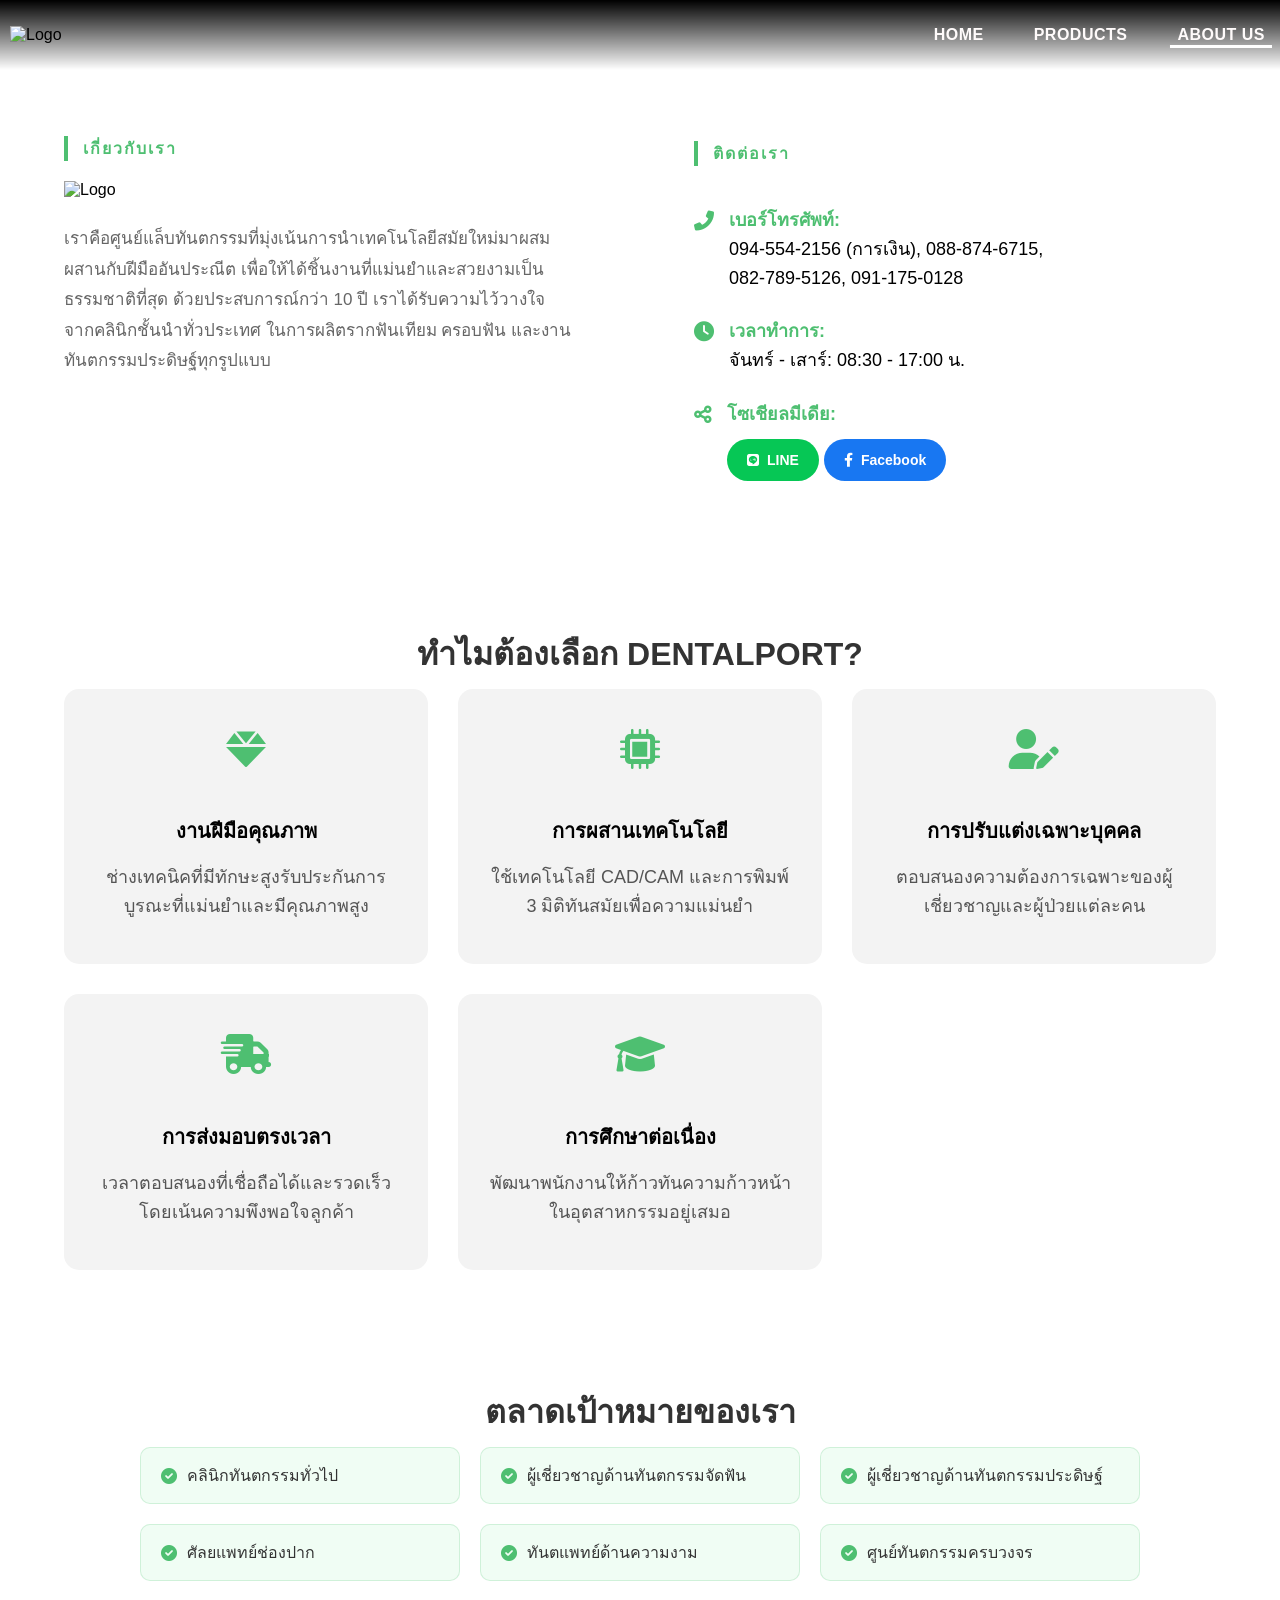
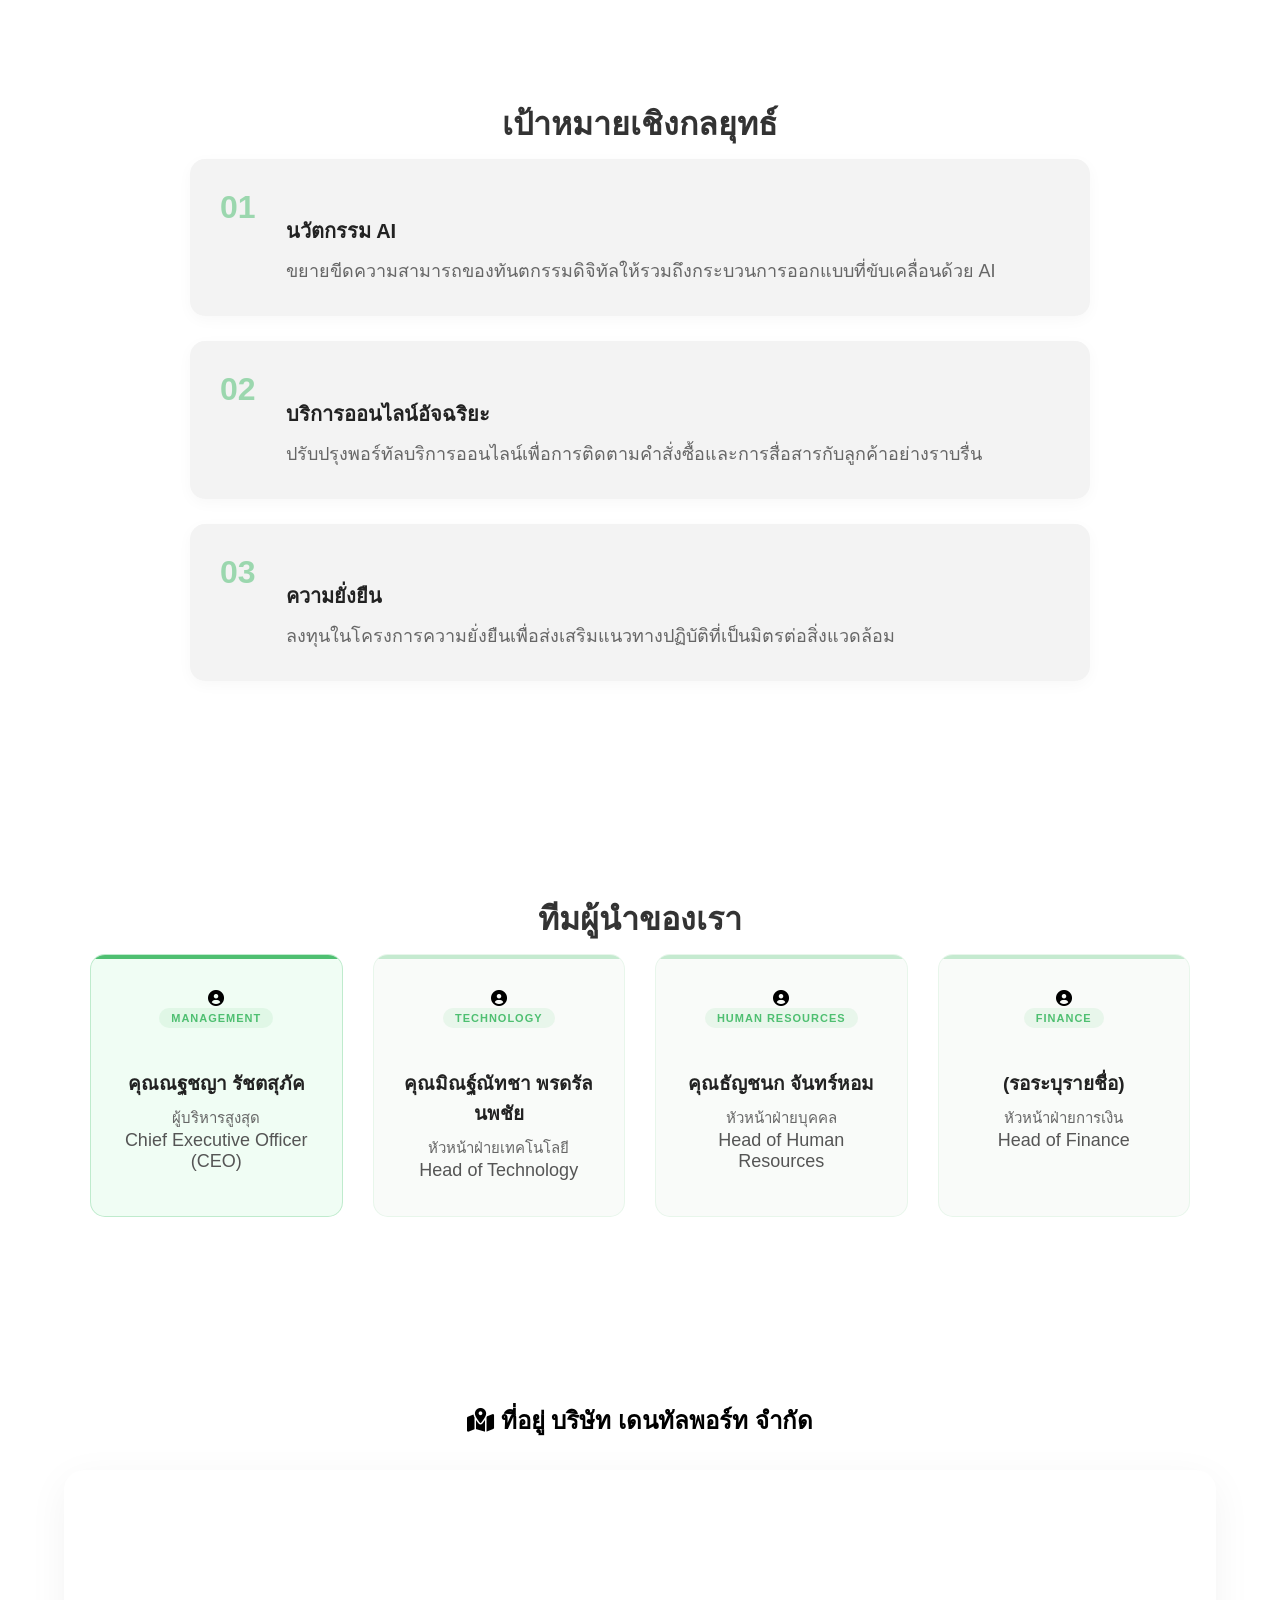
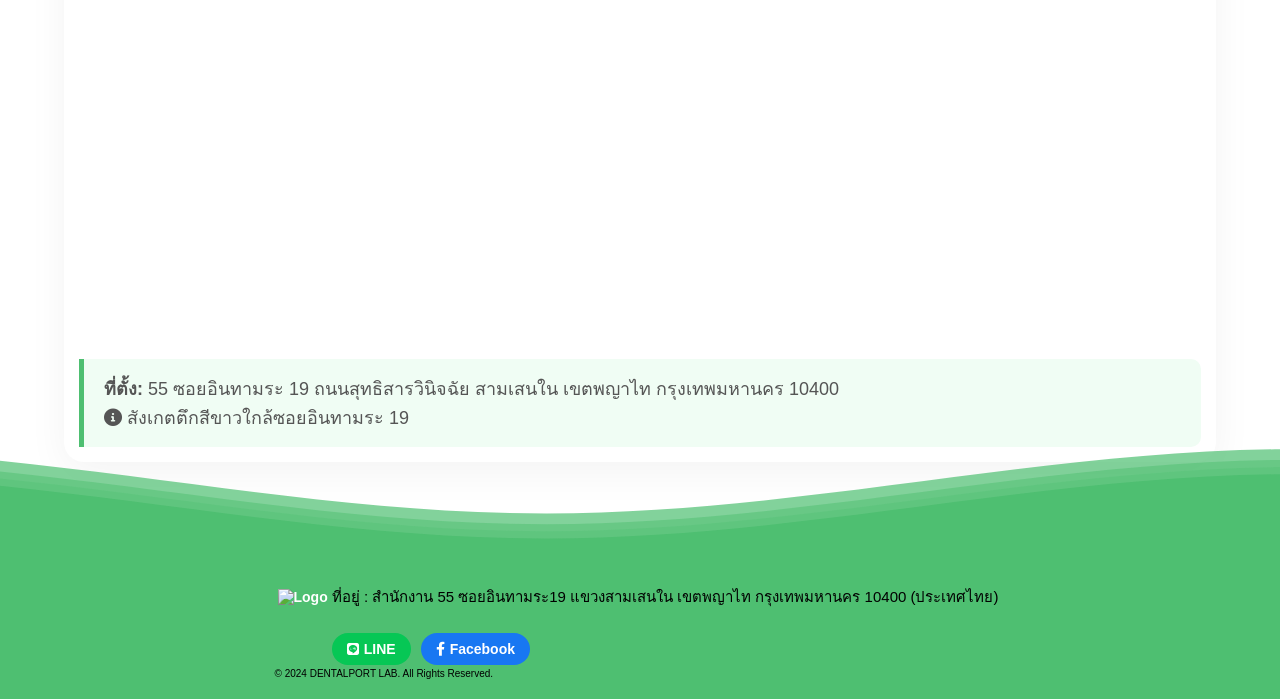
==== aboutus.html @ c8446b50 "Add files via upload" ====
<!DOCTYPE html>
<html lang="th">
<head>
    <meta charset="UTF-8">
    <meta name="viewport" content="width=device-width, initial-scale=1.0">
    <title>ABOUT US - DENTALPORT</title>
    <link rel="icon" type="image/png" href="images/logoS.png">
    <link rel="stylesheet" href="styles.css">
    <link rel="stylesheet" href="https://cdnjs.cloudflare.com/ajax/libs/font-awesome/6.0.0/css/all.min.css">
</head>
<body>

    <div id="header-placeholder"></div>

    <section class="about-hero-section">
        <main class="about-container">
            <div class="about-left">
                <h3 class="section-title">เกี่ยวกับเรา</h3>
                <img src="images/logo%20dentalport.png" alt="Logo" class="about-logo-main">
                <p class="about-description">
                    เราคือศูนย์แล็บทันตกรรมที่มุ่งเน้นการนำเทคโนโลยีสมัยใหม่มาผสมผสานกับฝีมืออันประณีต 
                    เพื่อให้ได้ชิ้นงานที่แม่นยำและสวยงามเป็นธรรมชาติที่สุด 
                    ด้วยประสบการณ์กว่า 10 ปี เราได้รับความไว้วางใจจากคลินิกชั้นนำทั่วประเทศ 
                    ในการผลิตรากฟันเทียม ครอบฟัน และงานทันตกรรมประดิษฐ์ทุกรูปแบบ
                </p>
            </div>

            <div class="about-right">
                <h3 class="section-title">ติดต่อเรา</h3>
                <div class="contact-list">
                    <div class="contact-item">
                        <i class="fas fa-phone-alt icon-green"></i>
                        <div>
                            <strong>เบอร์โทรศัพท์:</strong><br>
                            094-554-2156 (การเงิน), 088-874-6715,<br>
                            082-789-5126, 091-175-0128
                        </div>
                    </div>
                    <div class="contact-item">
                        <i class="fas fa-clock icon-green"></i>
                        <div>
                            <strong>เวลาทำการ:</strong><br>
                            จันทร์ - เสาร์: 08:30 - 17:00 น.
                        </div>
                    </div>
                    <div class="contact-item">
                        <i class="fas fa-share-alt icon-green"></i>
                        <div>
                            <strong>โซเชียลมีเดีย:</strong>
                            <div class="social-buttons">
                                <a href="https://line.me/ti/p/~YOUR_ID" target="_blank" class="btn-social line">
                                    <i class="fab fa-line"></i> LINE
                                </a>
                                <a href="https://facebook.com/YOUR_PAGE" target="_blank" class="btn-social facebook">
                                    <i class="fab fa-facebook-f"></i> Facebook
                                </a>
                            </div>
                        </div>
                    </div>
                </div>
            </div>
        </main>
    </section>

    <section class="features-section">
        <div class="container-inner">
            <h2 class="main-sub-title">ทำไมต้องเลือก DENTALPORT?</h2>
            <div class="features-grid">
                <div class="feature-card">
                    <i class="fas fa-gem"></i>
                    <h4>งานฝีมือคุณภาพ</h4>
                    <p>ช่างเทคนิคที่มีทักษะสูงรับประกันการบูรณะที่แม่นยำและมีคุณภาพสูง</p>
                </div>
                <div class="feature-card">
                    <i class="fas fa-microchip"></i>
                    <h4>การผสานเทคโนโลยี</h4>
                    <p>ใช้เทคโนโลยี CAD/CAM และการพิมพ์ 3 มิติทันสมัยเพื่อความแม่นยำ</p>
                </div>
                <div class="feature-card">
                    <i class="fas fa-user-edit"></i>
                    <h4>การปรับแต่งเฉพาะบุคคล</h4>
                    <p>ตอบสนองความต้องการเฉพาะของผู้เชี่ยวชาญและผู้ป่วยแต่ละคน</p>
                </div>
                <div class="feature-card">
                    <i class="fas fa-shipping-fast"></i>
                    <h4>การส่งมอบตรงเวลา</h4>
                    <p>เวลาตอบสนองที่เชื่อถือได้และรวดเร็วโดยเน้นความพึงพอใจลูกค้า</p>
                </div>
                <div class="feature-card">
                    <i class="fas fa-graduation-cap"></i>
                    <h4>การศึกษาต่อเนื่อง</h4>
                    <p>พัฒนาพนักงานให้ก้าวทันความก้าวหน้าในอุตสาหกรรมอยู่เสมอ</p>
                </div>
            </div>
        </div>
    </section>
    
    <section class="target-market-section">
        <div class="container-inner">
            <h2 class="main-sub-title">ตลาดเป้าหมายของเรา</h2>
            <div class="market-grid">
                <div class="market-item"><i class="fas fa-check-circle"></i> คลินิกทันตกรรมทั่วไป</div>
                <div class="market-item"><i class="fas fa-check-circle"></i> ผู้เชี่ยวชาญด้านทันตกรรมจัดฟัน</div>
                <div class="market-item"><i class="fas fa-check-circle"></i> ผู้เชี่ยวชาญด้านทันตกรรมประดิษฐ์</div>
                <div class="market-item"><i class="fas fa-check-circle"></i> ศัลยแพทย์ช่องปาก</div>
                <div class="market-item"><i class="fas fa-check-circle"></i> ทันตแพทย์ด้านความงาม</div>
                <div class="market-item"><i class="fas fa-check-circle"></i> ศูนย์ทันตกรรมครบวงจร</div>
            </div>
        </div>
    </section>

    <section class="strategy-section">
        <div class="container-inner">
            <h2 class="main-sub-title">เป้าหมายเชิงกลยุทธ์</h2>
            <div class="strategy-container">
                <div class="strategy-card">
                    <div class="strategy-number">01</div>
                    <div class="strategy-content">
                        <h4>นวัตกรรม AI</h4>
                        <p>ขยายขีดความสามารถของทันตกรรมดิจิทัลให้รวมถึงกระบวนการออกแบบที่ขับเคลื่อนด้วย AI</p>
                    </div>
                </div>
                <div class="strategy-card">
                    <div class="strategy-number">02</div>
                    <div class="strategy-content">
                        <h4>บริการออนไลน์อัจฉริยะ</h4>
                        <p>ปรับปรุงพอร์ทัลบริการออนไลน์เพื่อการติดตามคำสั่งซื้อและการสื่อสารกับลูกค้าอย่างราบรื่น</p>
                    </div>
                </div>
                <div class="strategy-card">
                    <div class="strategy-number">03</div>
                    <div class="strategy-content">
                        <h4>ความยั่งยืน</h4>
                        <p>ลงทุนในโครงการความยั่งยืนเพื่อส่งเสริมแนวทางปฏิบัติที่เป็นมิตรต่อสิ่งแวดล้อม</p>
                    </div>
                </div>
            </div>
        </div>
    </section>              
   
    <section class="leadership-section">
        <div class="container-inner">
            <h2 class="main-sub-title">ทีมผู้นำของเรา</h2>
            <div class="team-grid">

                <div class="team-card leader">
                    <div class="team-photo">
                        <div class="photo-placeholder"><i class="fas fa-user-circle"></i></div>
                        <!--<img src="images/leader_ceo.jpg" alt="คุณณฐชญา รัชตสุภัค" class="leader-img">-->
                    </div>
                    <div class="team-info">
                        <span class="role-tag">Management</span>
                        <h4>คุณณฐชญา รัชตสุภัค</h4>
                        <p class="position">ผู้บริหารสูงสุด</p>
                        <p class="position-en">Chief Executive Officer (CEO)</p>
                    </div>
                </div>

                <div class="team-card">
                    <div class="team-photo">
                        <div class="photo-placeholder"><i class="fas fa-user-circle"></i></div>
                    </div>
                    <div class="team-info">
                        <span class="role-tag">Technology</span>
                        <h4>คุณมิณฐ์ณัทชา พรดรัลนพชัย</h4>
                        <p class="position">หัวหน้าฝ่ายเทคโนโลยี</p>
                        <p class="position-en">Head of Technology</p>
                    </div>
                </div>

                <div class="team-card">
                    <div class="team-photo">
                        <div class="photo-placeholder"><i class="fas fa-user-circle"></i></div>
                    </div>
                    <div class="team-info">
                        <span class="role-tag">Human Resources</span>
                        <h4>คุณธัญชนก จันทร์หอม</h4>
                        <p class="position">หัวหน้าฝ่ายบุคคล</p>
                        <p class="position-en">Head of Human Resources</p>
                    </div>
                </div>

                <div class="team-card">
                    <div class="team-photo">
                        <div class="photo-placeholder"><i class="fas fa-user-circle"></i></div>
                    </div>
                    <div class="team-info">
                        <span class="role-tag">Finance</span>
                        <h4>(รอระบุรายชื่อ)</h4>
                        <p class="position">หัวหน้าฝ่ายการเงิน</p>
                        <p class="position-en">Head of Finance</p>
                    </div>
                </div>

            </div>
        </div>
    </section>

    <section class="map-section-wrapper">
        <div class="container-inner">
            <h3 class="map-heading"><i class="fas fa-map-marked-alt"></i> ที่อยู่ บริษัท เดนทัลพอร์ท จำกัด</h3>
            <div class="map-container-box">
                <div class="map-frame">
                    <iframe src="https://www.google.com/maps/embed?pb=!1m18!1m12!1m3!1d684.9666866681067!2d100.55616863892547!3d13.79353444306918!2m3!1f0!2f0!3f0!3m2!1i1024!2i768!4f13.1!3m3!1m2!1s0x30e29c2500fbf36d%3A0x373a85123aeda2be!2zUFJPTUlORU5UIOC4muC4o-C4tOC4qeC4seC4lyDguJ7guKPguK3guKHguKHguLTguYDguJnguYnguJnguJfguYwg4LiI4Liz4LiB4Lix4LiU!5e0!3m2!1sth!2sth!4v1775275281708!5m2!1sth!2sth" 
                            title="แผนที่ตั้งของ Dentalport Lab"
                            width="100%" height="450" style="border:0;" allowfullscreen="" loading="lazy">
                    </iframe>
                </div>
                <div class="map-info-card">
                    <p><strong>ที่ตั้ง:</strong> 55 ซอยอินทามระ 19 ถนนสุทธิสารวินิจฉัย สามเสนใน เขตพญาไท กรุงเทพมหานคร 10400</p>
                    <p><i class="fas fa-info-circle"></i> สังเกตตึกสีขาวใกล้ซอยอินทามระ 19</p>
                </div>
            </div>
        </div>
    </section>
    

    <div id="footer-placeholder"></div>
    <script src="script.js"></script>
</body>
</html>
---- styles.css ----
/* ตั้งค่าเริ่มต้น */

body {
    margin: 0;
    font-family: "Prompt", sans-serif;
}
body, html {
    overflow-x: hidden; /* อนุญาตให้เลื่อนแนวตั้งได้ปกติ ห้ามใส่ overflow: hidden เฉยๆ */
    height: auto;
}
/* --- ส่วนของ Header หลัก --- */
#header-placeholder {
    position: sticky;
    top: 0;
    z-index: 1000; /* ต้องมี z-index สูงๆ เพื่อให้อยู่เหนือเนื้อหาอื่น */
    width: 100%;
}
.main-header {
    display: flex;
    justify-content: space-between;
    align-items: center;
    padding: 0 10px;
    height: 70px;
    background: linear-gradient(180deg, #000000 0%, rgba(0, 0, 0, 0) 100%);
    transition: all 0.5s cubic-bezier(0.4, 0, 0.2, 1);
    /*position: sticky;*/
    width: 100%;
    top: 0;
    z-index: 1000;
    opacity: 0; /* ซ่อนไว้ก่อนเพื่อให้โลโก้วิ่งเสร็จค่อยโผล่ */
}

header.main-header {
    position: fixed; /* ถ้า sticky ไม่ทำงาน ให้ลองใช้ fixed แทนครับ */
    top: 0;
    left: 0;
    width: 100%;
    z-index: 10000;
}
/* --- โลโก้ --- */
/*
.logo-wrapper {
    position: relative;
    width: 140px;
    height: 50px;
}
*/
/*
.logo {
    position: absolute;
    width: 100%; height: 100%;
    object-fit: contain;
    transition: opacity 0.5s ease;
}
*/
/*.hover-logo { opacity: 0; }*/

/* --- สไตล์ตอนเลื่อนหน้าจอ (Scrolled State) --- */
/* เมื่อมีการเลื่อนเมาส์ลงมาเกิน 50px เราจะบังคับให้ Header เป็นสีเขียวค้างไว้ */
.main-header.scrolled {
    background: #4ebf71 !important; /* บังคับให้เป็นสีเขียวที่คุณต้องการ */
    height: 60px; /* อาจจะหดความสูงลงเล็กน้อยเพื่อให้ดูเพรียวขึ้นตอนเลื่อน */
    box-shadow: 0 2px 10px rgba(0,0,0,0.1);
}

/* ปรับสีตัวหนังสือและเส้นใต้เมื่อ Header กลายเป็นสีเขียว (Scrolled) */
.main-header.scrolled .menu-item {
    color: #ffffff !important;
}

.main-header.scrolled .menu-item::after {
    background-color: #ffffff !important;
}

/* ทำให้โลโก้สลับเป็นตัว Hover อัตโนมัติเมื่อเลื่อนลงมา (ถ้าต้องการ) */
.main-header.scrolled .logo-default {
    opacity: 0;
}
.main-header.scrolled .logo-hover {
    opacity: 1;
}

/* ส่วน Header ปกติ (ตรวจสอบว่ามี position: sticky หรือยัง) */
.main-header {
    position: sticky;
    top: 0;
    width: 100%;
    z-index: 1000;
    transition: all 0.4s ease; /* ทำให้การเปลี่ยนสีนุ่มนวล */
}

/* --- แถบเมนู (Tab Menu Bar) --- */
.menu-list {
    display: flex;
    list-style: none;
    margin: 0;
    padding: 0;
    height: 80px; /* ให้สูงเท่า Header เพื่อจัดกึ่งกลางแนวตั้ง */
    align-items: center;
}

.menu-item {
    text-decoration: none;
    color: #fffbfb;
    font-weight: 600;
    padding: 10px 20px;
    margin: 0 5px;
    position: relative;
    transition: all 0.3s ease;
    font-size: 16px;
}

/* เส้นขีดล่างแบบ Tab */
.menu-item::after {
    content: "";
    position: absolute;
    bottom: 5px;
    left: 50%;
    width: 0;
    height: 3px;
    background-color: #ffffff;
    transition: all 0.3s ease;
    transform: translateX(-50%);
}

.menu-item:hover::after,
.menu-item.active::after {
    width: 80%; /* เส้นปรากฏขึ้น */
}

/* --- เอฟเฟกต์เมื่อ Hover ที่ Header (ทั้งแถบ) --- */

.main-header:hover {
    /* เปลี่ยนสีพื้นหลังเป็นแบบไล่เฉดเข้ม */
    /*background: linear-gradient(135deg, #4ebf71 0%, rgba(42, 82, 152, 0) 100%);*/
    background: linear-gradient(180deg, rgb(78, 191, 113) 0%, rgba(78, 191, 113, 0) 100%);
    /*background-color: #4ebf71;*/
}
/*#4ebf71*/
/* เปลี่ยนโลโก้ */
.main-header:hover .default-logo {
    opacity: 0;
}
.main-header:hover .hover-logo {
    opacity: 1;
}

/* เปลี่ยนสีเมนูทั้งหมดเป็นขาว */
.main-header:hover .menu-item {
    color: rgba(0, 0, 0, 0.8);
}

.main-header:hover .menu-item:hover,
.main-header:hover .menu-item.active {
    color: #000000;
}

/* เปลี่ยนสีเส้นขีดล่างเป็นขาวเมื่อ Header โดน Hover */
.main-header:hover .menu-item::after {
    background-color: #000000;
}
/* ส่วนที่ครอบโลโก้ */
.logo-wrapper {
    position: relative;
    width: 250px; /* ขนาดความกว้างตามที่คุณกำหนด */
    height: auto;
    display: flex;
    align-items: center;
}

.logo {
    /* ใช้ relative สำหรับตัวหลักเพื่อให้ wrapper ขยายตามความสูงจริงของรูป */
    position: relative;
    width: 100%;
    height: auto; /* รักษาอัตราส่วนภาพ (Aspect Ratio) */
    display: block;
    transition: opacity 0.5s ease;
}

/* ตัวที่จะซ้อนทับ (โลโก้ตอน Hover) ให้ใช้ absolute */
.hover-logo {
    position: absolute;
    top: 0;
    left: 0;
    opacity: 0;
}

/* เมื่อ Hover ให้สลับความโปร่งแสง */
.main-header:hover .default-logo {
    opacity: 0;
}

.main-header:hover .hover-logo {
    opacity: 1;
}

/* --- ส่วนเสริมสำหรับ Intro Animation --- */

/* คลาสที่จะใส่ให้โลโก้ตอนเริ่มโหลด */
.logo-intro-active {
    position: fixed !important;
    top: 50%;
    left: 50%;
    transform: translate(-50%, -50%) scale(2); /* ขยายขนาด 2 เท่าและอยู่กลางจอ */
    z-index: 9999;
    transition: all 1.2s cubic-bezier(0.7, 0, 0.3, 1); /* จังหวะการเคลื่อนที่ */
}

/* คลาสที่จะถอดออกเมื่อเข้าที่ */
.logo-normal {
    /* สไตล์เดิมของคุณใน .logo */
    position: relative;
    width: 100%;
    height: auto;
    display: block;
    transition:
        opacity 0.5s ease,
        transform 1.2s cubic-bezier(0.7, 0, 0.3, 1);
}

/* ปิดการแสดงผล Header อื่นๆ ชั่วคราวจนกว่าโลโก้จะเข้าที่ (ออปชันเสริม) */
.main-header {
    /* ...โค้ดเดิมของคุณ... */
    opacity: 0;
    transition:
        opacity 0.5s ease 1s,
        all 0.5s cubic-bezier(0.4, 0, 0.2, 1);
}

.header-visible {
    opacity: 1 !important;
}
/* --- สไตล์สำหรับ Hero Section (หน้าแรก) --- */
.hero-section {
    position: relative;
    height: 100vh; /* สูงเต็มหน้าจอ */
    width: 100%;
    overflow: hidden;
    display: flex;
    justify-content: center;
    align-items: center;
    background-color: #000;
}

.slideshow-container {
    position: absolute;
    top: 0;
    left: 0;
    width: 100%;
    height: 100%;
    background-size: cover;
    background-position: center;
    transition: background-image 1.5s ease-in-out; /* ทำให้รูปจางสลับกันนุ่มนวล */
    z-index: 1;
}

.hero-content {
    position: relative;
    z-index: 3;
    text-align: center;
    color: white;
    opacity: 0; /* เริ่มต้นที่ 0 เพื่อให้ JavaScript สั่งโผล่มาสวยๆ */
    transform: translateY(30px);
}
/*
.hero-content {
    text-align: center;
    animation: fadeInUp 1.5s cubic-bezier(0.2, 1, 0.3, 1) forwards;
    opacity: 0;
    will-change: transform, opacity; 
    transition: none;
    position: relative;
}
*/

/* เอฟเฟกต์การลอยขึ้น */
@keyframes fadeInUp {
    from {
        opacity: 0;
        transform: translateY(50px); /* เริ่มจากข้างล่าง 50px */
    }
    to {
        opacity: 1;
        transform: translateY(0); /* เลื่อนขึ้นมาที่ตำแหน่งปกติ */
    }
}

.hero-title {
    font-size: 64px;
    font-weight: 800;
    color: #333;
    margin: 0;
    letter-spacing: 5px;
}
/*----------------------------------end header-----------------------*/
/* --- ทำให้ข้อความเลื่อนหายไปตามการ Scroll --- */
/* เราจะใช้ CSS ทริคง่ายๆ คือการตั้งค่าตามตำแหน่งการเลื่อนหน้าจอ */
.hero-content {
    /* ให้ข้อความขยับตามการเลื่อน (Parallax จางๆ) */
    position: relative;
    will-change: transform, opacity;
}

/* ใส่รูปภาพพื้นหลังผ่าน CSS */
.hero-with-bg {
    /* --- เปลี่ยนชื่อไฟล์รูปภาพของคุณตรงนี้ --- */
    background-image: url("slideshow/img1.png");
    /* -------------------------------------- */

    background-size: cover; /* ให้รูปขยายเต็มพื้นที่ */
    background-position: center; /* จัดรูปให้อยู่กึ่งกลาง */
    background-repeat: no-repeat; /* ไม่ให้รูปซ้ำ */
    background-attachment: fixed; /* (Optional) ทำเอฟเฟกต์ Parallax จางๆ ตอนเลื่อน */
}

/* เพิ่ม Overlay สีเข้มทับรูป เพื่อให้ตัวหนังสือขาวเด่นขึ้น */
.hero-overlay {
    position: absolute;
    top: 0;
    left: 0;
    width: 100%;
    height: 100%;
    background-color: rgba(0, 0, 0, 0.4); /* สีดำโปร่งแสง 40% */
    z-index: 2;
}

/* ปรับ Content ให้ลอยเด่นขึ้นมา */
.hero-content {
    text-align: center;
    position: relative;
    z-index: 2; /* ให้อยู่เหนือ Overlay */
    will-change: transform, opacity;
    /* เราจะใช้ JS คุมการโผล่ตามโค้ดเดิมครับ */
}

/* ปรับสีตัวหนังสือให้เด่นบนรูป */
.hero-title {
    font-size: 72px; /* ขยายขนาดให้ใหญ่ขึ้น */
    font-weight: 800;
    color: #ffffff; /* เปลี่ยนเป็นสีขาว */
    margin: 0;
    letter-spacing: 8px; /* เพิ่มระยะห่างตัวอักษรให้ดูหรู */
    text-shadow: 2px 2px 10px rgba(0, 0, 0, 0.5); /* เพิ่มเงาให้ตัวหนังสือชัดขึ้น */
}

.hero-subtitle {
    font-size: 28px;
    color: rgba(255, 255, 255, 0.9); /* สีขาวโปร่งแสงเล็กน้อย */
    margin-top: 15px;
    text-shadow: 1px 1px 5px rgba(0, 0, 0, 0.5);
}

/*------------------------------------Footer-------------------------------------*/
/* --- Footer Styles --- */
.main-footer {
    position: relative;
    width: 100%;
    background: #4ebf71; /* สีพื้นหลังหลักของ Footer (สีเขียวเดียวกับ Hover Header) */
    min-height: 100px;
    padding: 20px 0;
    display: flex;
    justify-content: center;
    align-items: center;
    flex-direction: column;
}

.waves-container {
    position: absolute;
    top: -100px; /* ให้คลื่นลอยอยู่เหนือแถบ Footer */
    left: 0;
    width: 100%;
    height: 100px; /* ความสูงของคลื่น */
    overflow: hidden;
    line-height: 0;
}

.waves {
    position: relative;
    width: 100%;
    height: 100px;
}

/* --- Animation คลื่นวิ่ง --- */
.parallax > use {
    animation: move-forever 25s cubic-bezier(.55,.5,.45,.5) infinite;
}
.parallax > use:nth-child(1) { animation-delay: -2s; animation-duration: 7s; }
.parallax > use:nth-child(2) { animation-delay: -3s; animation-duration: 10s; }
.parallax > use:nth-child(3) { animation-delay: -4s; animation-duration: 13s; }
.parallax > use:nth-child(4) { animation-delay: -5s; animation-duration: 20s; }

@keyframes move-forever {
    0% { transform: translate3d(-90px,0,0); }
    100% { transform: translate3d(85px,0,0); }
}

/* เนื้อหาตัวหนังสือใน Footer */
.footer-content {
    color: white;
    font-size: 14px;
    z-index: 10;
    margin-top: 20px;
}
/*---------------------------From--------------*/
* h1 คือหัวข้อใหญ่สุด, h2 คือหัวข้อรอง */
h1, h2, h3, h4, h5, h6 {
    font-weight: 800; /* ตัวหนาพิเศษ */
    color: #222222; /* สีเข้มกว่าเนื้อหาปกติ */
    /*margin-bottom: 0rem;s*/
    line-height: 1.3;
    letter-spacing: -0.02em; /* บีบระยะห่างตัวอักษรหัวข้อเล็กน้อยให้ดูโมเดิร์น */
}

/* ขนาดมาตรฐาน (ปรับเปลี่ยนได้ตามความชอบ) */
h1 { font-size: 48px; }
h2 { font-size: 36px; }
h3 { font-size: 28px; margin-bottom: 1px}

/* --- 3. กำหนดสไตล์ "เนื้อหา/ย่อหน้า" (Paragraphs) --- */
p {
    font-size: 18px; /* ขนาดกำลังดีสำหรับอ่านบนเว็บ */
    font-weight: 400; /* ตัวปกติ */
    /*margin-bottom: 1rem;*/
    margin: 0px;
    color: #555555;
}

/* --- 4. ปรับเมนูบาร์ให้ใช้ Font เดียวกัน --- */
.menu-item {
    font-family: 'Prompt', sans-serif;
    font-weight: 600;
    font-size: 16px;
    letter-spacing: 0.5px;
}

/* --- 5. คลาสพิเศษสำหรับหน้า Index (DENTALPORT LAB) --- */
.hero-title {
    font-family: 'Prompt', sans-serif;
    font-weight: 800; /* หนาที่สุด */
    /* ขนาดใหญ่พิเศษที่เราตั้งไว้ก่อนหน้านี้ */
}

.hero-subtitle {
    font-family: 'Prompt', sans-serif;
    font-weight: 400;
}

/* --- About Us Layout --- */
.about-container {
    display: flex;
    width: 100%;
    min-height: 400px;
    align-items: stretch; /* ให้ทั้งสองฝั่งสูงเท่ากันตลอดแนว */
    margin-top: 0;        /* มั่นใจว่าไม่มี margin ด้านบน */
    padding-top: 0;       /* ไม่ต้องมี padding เพื่อให้ชิดขอบบนสุด */
}

/* ฝั่งซ้าย (รูปภาพ) */
.about-left {
    flex: 1;
    /*height: 68vh;         สูงเต็มหน้าจอ */
    position: sticky;     /* หรือ relative */
    top: 0;               /* ชิดบนสุด */
    left: 0;
    overflow: hidden;
    /*background-color: #f0f0f0;  สีสำรองระหว่างรอรูปโหลด */
}

.about-image-wrapper {
    width: 100%;
    height: 100%;
}

.about-img {
    width: 100%;
    height: 100%;
    object-fit: cover; /* ให้รูปเต็มพื้นที่โดยไม่เบี้ยว */
    display: block;
}

/* ฝั่งขวา (เนื้อหา) */
.about-right {
    flex: 1;
    padding: 5px 60px;  /* เพิ่ม padding-top เพื่อไม่ให้ Header บังตัวหนังสือ */
    display: flex;
    flex-direction: column;
    /*justify-content: center;*/
    background-color: #ffffff;
}

.about-text {
    max-width: 600px;
}

.section-title {
    font-size: 28px;
    color: #888;
    text-transform: uppercase;
    letter-spacing: 2px;
    margin-bottom: 10px;
}

/* ตกแต่งปุ่ม (ถ้ามี) */
.btn-more {
    display: inline-block;
    padding: 12px 30px;
    background-color: #4ebf71;
    color: white;
    text-decoration: none;
    border-radius: 5px;
    font-weight: 600;
    margin-top: 20px;
    transition: background 0.3s ease;
}

.btn-more:hover {
    background-color: #3aa65e;
}

/* --- ทำให้รองรับมือถือ (Responsive) --- */
@media (max-width: 768px) {
    .about-container {
        flex-direction: column; /* เปลี่ยนจากซ้ายขวา เป็นบนล่างในมือถือ */
    }
    .about-left {
        height: 300px; /* ปรับความสูงรูปในมือถือ */
        width: 100%;
    }
    .about-right {
        padding: 40px 20px;
        width: 100%;
    }
}
/* --- Map Section Styles --- */
.map-section {
    width: 100%;
    background-color: #f9f9f9;
    padding-bottom: 50px;
}

.map-container {
    width: 100%;
    height: 450px;
    filter: grayscale(10%); /* ทำแผนที่ให้สีดรอปลงเล็กน้อยเพื่อให้ดูโมเดิร์น */
    transition: filter 0.3s ease;
}

.map-container:hover {
    filter: grayscale(0%); /* เมื่อเอาเมาส์วาง แผนที่กลับมาเป็นสีปกติ */
}

.contact-info-bar {
    display: flex;
    justify-content: center;
    gap: 40px;
    padding: 30px;
    background-color: #ffffff;
    box-shadow: 0 5px 15px rgba(0,0,0,0.05);
    margin: -40px 10% 0 10%; /* ให้แถบข้อมูลลอยทับแผนที่เล็กน้อย */
    position: relative;
    z-index: 5;
    border-radius: 8px;
}

.info-item {
    font-size: 16px;
    color: #555;
}

.info-item strong {
    color: #4ebf71; /* สีเขียวประจำแบรนด์ */
}

/* ปรับปรุงหน้าจอเล็ก */
@media (max-width: 768px) {
    .contact-info-bar {
        flex-direction: column;
        margin: 20px;
        gap: 15px;
        text-align: center;
    }
}

/* --- Map Section Styles --- */
.map-section {
    width: 100%;
    background-color: #f9f9f9;
    padding-bottom: 50px;
}

.map-container {
    width: 100%;
    height: 450px;
    filter: grayscale(10%); /* ทำแผนที่ให้สีดรอปลงเล็กน้อยเพื่อให้ดูโมเดิร์น */
    transition: filter 0.3s ease;
}

.map-container:hover {
    filter: grayscale(0%); /* เมื่อเอาเมาส์วาง แผนที่กลับมาเป็นสีปกติ */
}

.contact-info-bar {
    display: flex;
    justify-content: center;
    gap: 40px;
    padding: 30px;
    background-color: #ffffff;
    box-shadow: 0 5px 15px rgba(0,0,0,0.05);
    margin: -40px 10% 0 10%; /* ให้แถบข้อมูลลอยทับแผนที่เล็กน้อย */
    position: relative;
    z-index: 5;
    border-radius: 8px;
}

.info-item {
    font-size: 16px;
    color: #555;
}

.info-item strong {
    color: #4ebf71; /* สีเขียวประจำแบรนด์ */
}

/* ปรับปรุงหน้าจอเล็ก */
@media (max-width: 768px) {
    .contact-info-bar {
        flex-direction: column;
        margin: 20px;
        gap: 15px;
        text-align: center;
    }
}

* --- About Container Layout --- */
.about-container {
    display: flex;
    justify-content: space-between;
    padding: 100px 50px 50px 50px; /* เว้นที่ให้ Header */
    gap: 50px;
    background-color: #fff;
}

.about-left, .about-right {
    flex: 1; /* แบ่งคนละ 50% */
}

/* หัวข้อสีเทาตามดีไซน์เดิมของคุณ */
.section-title {
    font-size: 18px;
    color: #888;
    margin-bottom: 15px;
    border-left: 4px solid #4ebf71; /* เพิ่มเส้นสีเขียวข้างหน้าหัวข้อให้ดูเด่น */
    padding-left: 15px;
}

.about-logo {
    height: 80px;
    display: block;
    margin-bottom: 20px;
}

.about-description {
    line-height: 1.8;
    color: #444;
}

/* ฝั่งติดต่อเรา */
.contact-list {
    margin-top: 20px;
}

.contact-item {
    margin-bottom: 10px;
    font-size: 18px;
    line-height: 1.6;
}

.contact-item strong {
    color: #4ebf71;
}

/* ส่วนแผนที่ */
/*
.map-section-wrapper {
    padding-top: 3px;
    padding-left: 50px;
    padding-right: 50px;
    padding-bottom: 20px;
    background-color: #f9f9f9;
}
*/

.map-heading {
    font-size: 24px;
    margin-bottom: 10px;
}

.map-address {
    color: #666;
    margin-bottom: 30px;
}

/* Responsive สำหรับมือถือ */
@media (max-width: 768px) {
    .about-container {
        flex-direction: column;
        padding: 80px 25px 25px 25px;
    }
}

/* --- ส่วนเนื้อหาหลัก Index --- */
.main-content-section {
    padding-top:50px;
    padding-bottom: 100px;
    /*padding: 100px 0;*/
    background-color: #ffffff;
}

.container {
    max-width: 1200px;
    margin: 0 auto;
    padding: 0 25px;
}

.about-brief-wrapper {
    display: flex;
    align-items: center;
    gap: 60px; /* ระยะห่างระหว่างตัวหนังสือกับรูป */
}

/* จัดการตัวหนังสือ */
.brief-text {
    flex: 1;
}

.brief-title {
    font-size: 32px;
    font-weight: 800;
    color: #222;
    margin-bottom: 25px;
    position: relative;
    padding-bottom: 15px;
}

/* เส้นขีดสีเขียวใต้หัวข้อ */
.brief-title::after {
    content: '';
    position: absolute;
    bottom: 0;
    left: 0;
    width: 60px;
    height: 4px;
    background-color: #4ebf71;
    border-radius: 2px;
}

.brief-p {
    font-size: 18px;
    line-height: 1.8;
    color: #555;
    margin-bottom: 30px;
    text-align: start; /* จัดให้ขอบขวาเท่ากันดูเป็นระเบียบ */
}

/* ปุ่มดูเพิ่มเติม */
.btn-outline {
    display: inline-block;
    padding: 12px 30px;
    border: 2px solid #4ebf71;
    color: #4ebf71;
    text-decoration: none;
    font-weight: 600;
    border-radius: 50px;
    transition: all 0.3s ease;
}

.btn-outline:hover {
    background-color: #4ebf71;
    color: white;
}

/* จัดการรูปภาพ */
.brief-image {
    flex: 1;
    position: relative;
}

.brief-image img {
    width: 100%;
    border-radius: 15px;
    box-shadow: 20px 20px 0px rgba(78, 191, 113, 0.1); /* เงาสีเขียวจางๆ แบบโมเดิร์น */
}

/* รองรับมือถือ */
@media (max-width: 768px) {
    .about-brief-wrapper {
        flex-direction: column;
        text-align: center;
    }
    .brief-title::after {
        left: 50%;
        transform: translateX(-50%);
    }
    .brief-image {
        order: -1; /* เอารูปขึ้นก่อนในมือถือ */
    }
}

/* --- Product Page Specific --- */
.product-hero {
    height: 40vh;
    background-image: url('slideshow/img2.jpg'); /* ใช้รูปแล็บสวยๆ */
    background-size: cover;
    background-position: center;
    position: relative;
    display: flex;
    justify-content: center;
    align-items: center;
    text-align: center;
    color: white;
}

.product-hero-content {
    position: relative;
    z-index: 5;
}

.product-container {
    /*max-width: ;*/
    margin-top: 50px;
    margin-bottom: 110px;
    padding: 25px;
    width: 95%;
}

/* ตัวกรองหมวดหมู่ */
.category-filter {
    display: flex;
    justify-content: center;
    gap: 20px;
    margin-bottom: 50px;
}

.filter-item {
    cursor: pointer;
    padding: 8px 20px;
    border-radius: 25px;
    border: 1px solid #ddd;
    transition: all 0.3s;
}

.filter-item.active, .filter-item:hover {
    background-color: #4ebf71;
    color: white;
    border-color: #4ebf71;
}

/* Grid สินค้า */
.product-grid {
    display: grid;
    grid-template-columns: repeat(auto-fill, minmax(280px, 1fr));
    gap: 30px;
}

.product-card {
    background: white;
    border-radius: 15px;
    overflow: hidden;
    box-shadow: 0 10px 20px rgba(0,0,0,0.05);
    transition: transform 0.3s ease;
}

.product-card:hover {
    transform: translateY(-10px);
}

.product-img {
    height: 200px;
    overflow: hidden;
    position: relative;
}

.product-img img {
    width: 100%;
    height: 100%;
    object-fit: cover;
    transition: transform 0.5s;
}

.product-card:hover .product-img img {
    transform: scale(1.1);
}

.product-tag {
    position: absolute;
    top: 10px;
    right: 10px;
    background: #4ebf71;
    color: white;
    padding: 4px 12px;
    font-size: 12px;
    border-radius: 5px;
}

.product-info {
    padding: 20px;
}

.product-info h3 {
    font-size: 20px;
    margin-bottom: 10px;
    color: #333;
}

.product-info p {
    font-size: 14px;
    color: #666;
    margin-bottom: 20px;
    line-height: 1.5;
}

.btn-detail {
    text-decoration: none;
    color: #4ebf71;
    font-weight: 600;
    font-size: 14px;
    border-bottom: 2px solid transparent;
    transition: all 0.3s;
}

.btn-detail:hover {
    border-bottom: 2px solid #4ebf71;
}

/* Mobile Responsive */
@media (max-width: 600px) {
    .category-filter {
        flex-wrap: wrap;
    }
}

/* จัดการ Layout ให้ชิดบนเท่ากัน */
.vision-mission-grid {
    display: flex;
    gap: 40px;             /* ระยะห่างระหว่าง 2 กล่อง */
    align-items: flex-start; /* บังคับให้หัวข้อชิดบนสุดเสมอกัน */
    justify-content: space-between;
}

.vision-mission-grid .brief-text {
    flex: 1;               /* แบ่งพื้นที่คนละละครึ่ง 50/50 */
    padding: 20px;         /* เพิ่มพื้นที่ว่างข้างในให้น่าอ่าน */
}

/* ตกแต่งหัวข้อให้มีเส้นใต้สีเขียว #4ebf71 เหมือนเดิม */
.brief-title {
    font-size: 28px;
    font-weight: 800;
    color: #222;
    margin-bottom: 20px;
    position: relative;
    padding-bottom: 10px;
}

.brief-title::after {
    content: '';
    position: absolute;
    bottom: 0;
    left: 0;
    width: 50px;
    height: 4px;
    background-color: #4ebf71; /* สีเขียวประจำแบรนด์ */
    border-radius: 2px;
}

.brief-p {
    font-size: 18px;
    line-height: 1.6;
    color: #555;
    text-align: justify; /* จัดขอบข้อความให้สวยงาม */
}

/* รองรับมือถือ: เมื่อจอเล็กให้เปลี่ยนเป็นแนวตั้ง */
@media (max-width: 768px) {
    .vision-mission-grid {
        flex-direction: column;
        gap: 20px;
    }
}
/* --- Global & Variables --- */
:root {
    --primary-green: #4ebf71;
    --text-dark: #333;
    --text-light: #666;
    --bg-light: #f9fbf9;
}

/* --- About Hero Section --- */
.about-container {
    display: flex;
    gap: 60px;
    padding: 120px 5% 1px;
    max-width: 1200px;
    margin: 0 auto;
    align-items: flex-start;
}

.about-left, .about-right { flex: 1; }

.section-title {
    font-size: 16px;
    color: var(--primary-green);
    text-transform: uppercase;
    letter-spacing: 2px;
    margin-bottom: 20px;
}

.about-logo-main {
    height: 71px;
    margin-bottom: 25px;
}

.about-description {
    line-height: 1.8;
    color: var(--text-light);
    font-size: 17px;
}

/* --- Contact Items --- */
.contact-item {
    display: flex;
    gap: 15px;
    margin-bottom: 25px;
    line-height: 1.6;
}

.icon-green {
    color: var(--primary-green);
    font-size: 20px;
    margin-top: 5px;
}

.btn-social {
    display: inline-flex;
    align-items: center;
    gap: 8px;
    padding: 10px 20px;
    border-radius: 50px;
    color: #ffffff;
    text-decoration: none;
    font-size: 14px;
    font-weight: 600;
    transition: 0.3s;
    margin-top: 10px;
}

/* --- บังคับสีปุ่มโซเชียลมีเดีย --- */

/* ปุ่ม LINE */
.btn-social.line {
    background-color: #06C755 !important; /* บังคับใช้สีเขียว Line */
    color: white !important;
    padding: 10px 20px;
    border-radius: 50px;
    text-decoration: none;
    display: inline-flex;
    align-items: center;
    gap: 8px;
    font-weight: 600;
}

/* ปุ่ม Facebook */
.btn-social.facebook {
    background-color: #1877F2 !important; /* บังคับใช้สีน้ำเงิน Facebook */
    color: white !important;
    padding: 10px 20px;
    border-radius: 50px;
    text-decoration: none;
    display: inline-flex;
    align-items: center;
    gap: 8px;
    font-weight: 600;
}

/* เอฟเฟกต์ตอนเอาเมาส์วาง (Hover) */
.btn-social:hover {
    opacity: 0.9;
    transform: translateY(-2px);
    color: white !important;
    box-shadow: 0 4px 12px rgba(0,0,0,0.15);
}
/*.btn-social:hover { transform: translateY(-3px); box-shadow: 0 5px 15px rgba(0,0,0,0.1); }*/

/* --- Features Grid --- */
.features-section {
    /*background-color: var(--bg-light);*/
    padding: 80px 5%;
}

.main-sub-title {
    text-align: center;
    font-size: 32px;
    margin-bottom: 10px;
    color: var(--text-dark);
}

.features-grid {
    display: grid;
    grid-template-columns: repeat(auto-fit, minmax(300px, 1fr));
    gap: 30px;
    max-width: 1200px;
    margin: 0 auto;
}

.feature-card {
    background: #f3f3f3;
    padding: 40px 30px;
    border-radius: 15px;
    text-align: center;
    transition: 0.3s;
    border-bottom: 4px solid transparent;
}

.feature-card:hover {
    transform: translateY(-10px);
    border-bottom: 4px solid var(--primary-green);
    box-shadow: 0 15px 30px rgba(0,0,0,0.05);
}

.feature-card i {
    font-size: 40px;
    color: var(--primary-green);
    margin-bottom: 20px;
}

.feature-card h4 { margin-bottom: 15px; font-size: 20px; }

/* --- Map Wrapper --- */
.map-section-wrapper { padding: 80px 5%; max-width: 1200px; margin: 0 auto; }
.map-heading { margin-bottom: 30px; font-size: 24px; text-align: center; }

.map-container-box {
    display: flex;
    flex-direction: column;
    gap: 20px;
    background: white;
    padding: 15px;
    border-radius: 20px;
    box-shadow: 0 10px 40px rgba(0,0,0,0.05);
}

.map-frame { border-radius: 15px; overflow: hidden; }
.map-info-card { padding: 15px 20px; border-left: 5px solid var(--primary-green); background: #f0fdf4; border-radius: 0 10px 10px 0; }

/* Responsive */
@media (max-width: 850px) {
    .about-container { flex-direction: column; padding-top: 100px; }
}

/* --- Target Market Styles --- */
.target-market-section {
    padding: 10px 5%;
    background-color: #fff;
}

.market-grid {
    display: grid;
    grid-template-columns: repeat(auto-fit, minmax(250px, 1fr));
    gap: 20px;
    max-width: 1000px;
    margin: 0 auto;
}

.market-item {
    background: #f0fdf4; /* สีเขียวอ่อนมาก */
    padding: 15px 20px;
    border-radius: 10px;
    color: #333;
    font-weight: 500;
    display: flex;
    align-items: center;
    gap: 10px;
    border: 1px solid rgba(78, 191, 113, 0.2);
}

.market-item i {
    color: #4ebf71;
}

/* --- Strategic Goals Styles --- */
.strategy-section {
    padding: 80px 5%;
    /*background-color: #f9fbf9;*/
}

.strategy-container {
    max-width: 900px;
    margin: 0 auto;
}

.strategy-card {
    display: flex;
    align-items: flex-start;
    gap: 30px;
    background: #f3f3f3;
    padding: 30px;
    border-radius: 15px;
    margin-bottom: 25px;
    box-shadow: 0 4px 15px rgba(0,0,0,0.03);
    transition: transform 0.3s ease;
}

.strategy-card:hover {
    transform: translateX(10px);
}

.strategy-number {
    font-size: 32px;
    font-weight: 800;
    color: rgba(78, 191, 113, 0.53);
    font-family: Arial, sans-serif;
}

.strategy-content h4 {
    color: #222;
    font-size: 20px;
    margin-bottom: 10px;
}

.strategy-content p {
    color: #666;
    line-height: 1.6;
}

/* Mobile Responsive */
@media (max-width: 600px) {
    .strategy-card {
        flex-direction: column;
        gap: 10px;
    }
}

/* --- Leadership Team Styles --- */
.leadership-section {
    padding: 80px 5%;
    background-color: #ffffff;
}

.team-grid {
    display: grid;
    grid-template-columns: repeat(auto-fit, minmax(250px, 1fr));
    gap: 30px;
    max-width: 1100px;
    margin: 0 auto;
}

.team-card {
    background: #f9fbf9;
    border-radius: 15px;
    padding: 35px 25px;
    text-align: center;
    transition: all 0.3s ease;
    border: 1px solid rgba(78, 191, 113, 0.1);
    position: relative;
    overflow: hidden;
}

/* เอฟเฟกต์ตอนเอาเมาส์วาง */
.team-card:hover {
    transform: translateY(-5px);
    box-shadow: 0 10px 25px rgba(0,0,0,0.05);
    background: white;
    border-color: #4ebf71;
}

/* แถบสีเล็กๆ ด้านบน Card */
.team-card::before {
    content: '';
    position: absolute;
    top: 0;
    left: 0;
    width: 100%;
    height: 4px;
    background: #4ebf71;
    opacity: 0.3;
}

.role-tag {
    display: inline-block;
    font-size: 11px;
    font-weight: 700;
    text-transform: uppercase;
    color: #4ebf71;
    background: rgba(78, 191, 113, 0.1);
    padding: 4px 12px;
    border-radius: 20px;
    margin-bottom: 15px;
    letter-spacing: 1px;
}

.team-card h4 {
    font-size: 19px;
    color: #222;
    margin-bottom: 8px;
}

.team-card .position {
    font-size: 15px;
    color: #666;
    margin-bottom: 0;
}

/* ปรับให้ Card ผู้บริหารดูเด่นขึ้นเล็กน้อย */
.team-card.leader {
    border: 1px solid rgba(78, 191, 113, 0.3);
    background: #f0fdf4;
}

.team-card.leader::before {
    opacity: 1;
}

/* --- Product Page Styling --- */
.product-header-text {
    text-align: center;
    margin-bottom: 50px;
    width: 100%;
}

.section-desc {
    color: #666;
    font-size: 18px;
    max-width: 800px;
    margin: 10px auto 0;
}

.product-grid {
    display: grid;
    /* ปรับ minmax ให้กว้างขึ้นเพื่อให้ Card แต่ละใบดูเต็มตา */
    grid-template-columns: repeat(auto-fit, minmax(380px, 1fr)); 
    gap: 30px;            /* ระยะห่างระหว่างกล่อง */
    width: 100%;
    justify-content: center; /* จัดให้ไอเทมข้างในอยู่ตรงกลางกรณีที่มีไม่ครบแถว */
}

.product-card {
    background: #ffffff;
    padding: 45px 35px;   /* เพิ่มพื้นที่ว่างข้างในกล่องให้ดูพรีเมียม */
    border-radius: 20px;
    border: 1px solid #eee;
    display: flex;
    flex-direction: column;
    align-items: center;  /* จัด Icon และตัวหนังสือให้อยู่กึ่งกลางกล่อง */
    text-align: center;   /* จัดตัวหนังสือให้อยู่กลาง */
    box-shadow: 0 10px 30px rgba(0,0,0,0.03);
    transition: all 0.3s ease;
}

/* เอฟเฟกต์ตอน Hover */
.product-card:hover {
    transform: translateY(-10px);
    box-shadow: 0 20px 40px rgba(0,0,0,0.05);
    border-color: #4ebf71;
}

.product-icon {
    width: 60px;
    height: 60px;
    background: rgba(78, 191, 113, 0.1);
    border-radius: 15px;
    display: flex;
    justify-content: center;
    align-items: center;
    font-size: 28px;
    color: #4ebf71;
    margin-bottom: 25px;
}

.product-info h3 {
    font-size: 22px;
    color: #222;
    margin-bottom: 15px;
    font-weight: 700;
}

.product-info p {
    color: #555;
    line-height: 1.7;
    font-size: 16px;
}

/* เน้นตัว ทันตกรรมดิจิทัล ให้เด่นขึ้น */
.product-card.highlight {
    background: linear-gradient(145deg, #ffffff, #f0fdf4);
    border: 1px solid rgba(78, 191, 113, 0.3);
}

/* Mobile Responsive */
@media (max-width: 768px) {
    .product-grid {
        grid-template-columns: 1fr;
    }
    .product-card {
        padding: 30px;
    }
}

/* --- Gallery v2 New Styles --- */

/* ส่วนหัวหน้า Gallery (Hero) */
.gallery-hero-v2 {
    height: 35vh;
    background-image: url('images/gallery-bg.jpg'); /* ใช้รูปพื้นหลังสวยๆ */
    background-size: cover;
    background-position: center;
    position: relative;
    display: flex;
    justify-content: center;
    align-items: center;
    color: white;
    text-align: center;
}

.gallery-hero-content {
    position: relative;
    z-index: 5;
}

/* ส่วนเนื้อหาหลัก */
.gallery-v2-container {
    max-width: 1400px; /* เพิ่มความกว้างสูงสุดเพื่อให้แสดงรูปได้เต็มตา */
    margin: 60px auto;
    padding: 0 20px;
}

.gallery-header-text {
    text-align: center;
    margin-bottom: 60px;
}

.gallery-header-text h2 {
    font-size: 32px;
    color: #222;
    margin-bottom: 10px;
}

.gallery-header-text p {
    color: #666;
    font-size: 18px;
    max-width: 700px;
    margin: 0 auto;
}

/* Grid แสดงภาพแบบอัลบั้ม */
.gallery-album-grid {
    display: grid;
    grid-template-columns: repeat(auto-fill, minmax(350px, 1fr)); /* ปรับ minmax ให้กว้างขึ้นเพื่อให้ Card แต่ละใบดูเต็มตา */
    gap: 40px; /* เพิ่มระยะห่างระหว่าง Card */
    width: 100%;
    justify-content: center;
}

/* ตกแต่ง Card อัลบั้ม */
.album-item {
    transition: all 0.3s ease;
}

.album-card {
    position: relative;
    border-radius: 12px;
    overflow: hidden;
    aspect-ratio: 4 / 3; /* บังคับให้รูปเป็นสัดส่วนเท่ากันทุกใบ */
    box-shadow: 0 4px 20px rgba(0,0,0,0.08);
    cursor: pointer;
    background-color: #f0f0f0; /* สีพื้นหลังกรณีรูปโหลดช้า */
}

.album-card img {
    width: 100%;
    height: 100%;
    object-fit: cover;
    transition: transform 0.6s cubic-bezier(0.25, 0.46, 0.45, 0.94);
}

/* ส่วน Overlay ตอนเอาเมาส์วาง (Hover) */
.album-overlay {
    position: absolute;
    top: 0; left: 0;
    width: 100%; height: 100%;
    background: rgba(78, 191, 113, 0.85); /* สีเขียวโปร่งแสงแบรนด์ */
    display: flex;
    flex-direction: column;
    justify-content: center;
    align-items: center;
    color: white;
    opacity: 0;
    transition: 0.3s ease;
}

.album-overlay i { font-size: 30px; margin-bottom: 10px; }

/* เอฟเฟกต์ตอน Hover */
.album-item:hover .album-card img { transform: scale(1.1); }
.album-item:hover .album-overlay { opacity: 1; }

/* ส่วนข้อความใต้อัลบั้ม */
.album-info {
    padding-top: 15px;
    text-align: left;
}

.album-info h4 {
    margin: 0;
    font-size: 18px;
    color: #333;
}

.album-info span {
    font-size: 14px;
    color: #4ebf71; /* สีเขียวแบรนด์ */
    font-weight: 600;
}

/* --- Modal Styles (ยังคงไว้) --- */
.modal {
    display: none;
    position: fixed;
    z-index: 9999;
    padding-top: 50px;
    left: 0;
    top: 0;
    width: 100%;
    height: 100%;
    background-color: rgba(0,0,0,0.9);
    overflow: auto;
}

.modal-content {
    margin: auto;
    display: block;
    width: 80%;
    max-width: 800px;
    border-radius: 10px;
}

.close-modal {
    position: absolute;
    top: 20px;
    right: 35px;
    color: #f1f1f1;
    font-size: 40px;
    font-weight: bold;
    cursor: pointer;
}

#caption {
    margin: auto;
    display: block;
    width: 80%;
    text-align: center;
    color: #ccc;
    padding: 20px 0;
    font-size: 18px;
}

/* --- Lightbox Modal Styles --- */
.modal {
    display: none; 
    position: fixed;
    z-index: 9999; 
    left: 0;
    top: 0;
    width: 100%;
    height: 100%;
    background-color: rgba(0, 0, 0, 0.95); /* พื้นหลังดำเกือบสนิท */
    padding-top: 100px;
}

.modal-content {
    margin: auto;
    display: block;
    width: auto;
    max-width: 90%;
    max-height: 80vh; /* ไม่ให้รูปยาวเกินหน้าจอ */
    border-radius: 8px;
    box-shadow: 0 0 20px rgba(255,255,255,0.1);
    animation: zoomIn 0.3s ease;
}

@keyframes zoomIn {
    from { transform: scale(0.8); opacity: 0; }
    to { transform: scale(1); opacity: 1; }
}

.close-modal {
    position: absolute;
    top: 30px;
    right: 50px;
    color: #fff;
    font-size: 50px;
    font-weight: 300;
    cursor: pointer;
    transition: 0.3s;
}

.close-modal:hover {
    color: #4ebf71;
}

#caption {
    margin: auto;
    display: block;
    width: 80%;
    text-align: center;
    color: #fff;
    padding: 20px 0;
    font-size: 20px;
    font-weight: 500;
}

/* --- Lightbox Navigation Buttons --- */
.prev-btn, .next-btn {
    cursor: pointer;
    position: absolute;
    top: 50%;
    width: auto;
    padding: 16px;
    margin-top: -50px;
    color: white;
    font-weight: bold;
    font-size: 40px;
    transition: 0.3s ease;
    border-radius: 0 3px 3px 0;
    user-select: none;
    -webkit-user-select: none;
    text-decoration: none;
    z-index: 10001; /* ให้อยู่เหนือรูป */
}

.next-btn {
    right: 30px;
    border-radius: 3px 0 0 3px;
}

.prev-btn {
    left: 30px;
    border-radius: 3px 0 0 3px;
}

.prev-btn:hover, .next-btn:hover {
    color: #4ebf71; /* สีเขียวแบรนด์ตอน Hover */
    background-color: rgba(0, 0, 0, 0.5);
}

/* ปรับขนาดปุ่มสำหรับมือถือ */
@media (max-width: 600px) {
    .prev-btn, .next-btn {
        font-size: 30px;
        padding: 10px;
    }
}

/* ปรับโครงสร้าง Info เพื่อให้ปุ่มอยู่ล่างสุดเสมอ */
.product-info {
    display: flex;
    flex-direction: column;
    justify-content: space-between;
    height: 100%;
}

/* สไตล์ของปุ่ม Gallery */
.gallery-btn {
    display: inline-flex;
    align-items: center;
    justify-content: center;
    margin-top: 15px;
    padding: 10px 18px;
    background-color: #f8f9fa; /* สีพื้นหลังอ่อนๆ */
    color: #4ebf71; /* สีน้ำเงินหลัก */
    border: 1px solid #4ebf71;
    border-radius: 6px;
    text-decoration: none;
    font-weight: 500;
    font-size: 0.9rem;
    transition: all 0.3s ease;
}

.gallery-btn i {
    margin-right: 8px;
}

/* เอฟเฟกต์ตอน Hover */
.gallery-btn:hover {
    background-color: #4ebf71;
    color: #ffffff;
    box-shadow: 0 4px 10px rgba(0, 86, 179, 0.2);
    transform: translateY(-2px);
}
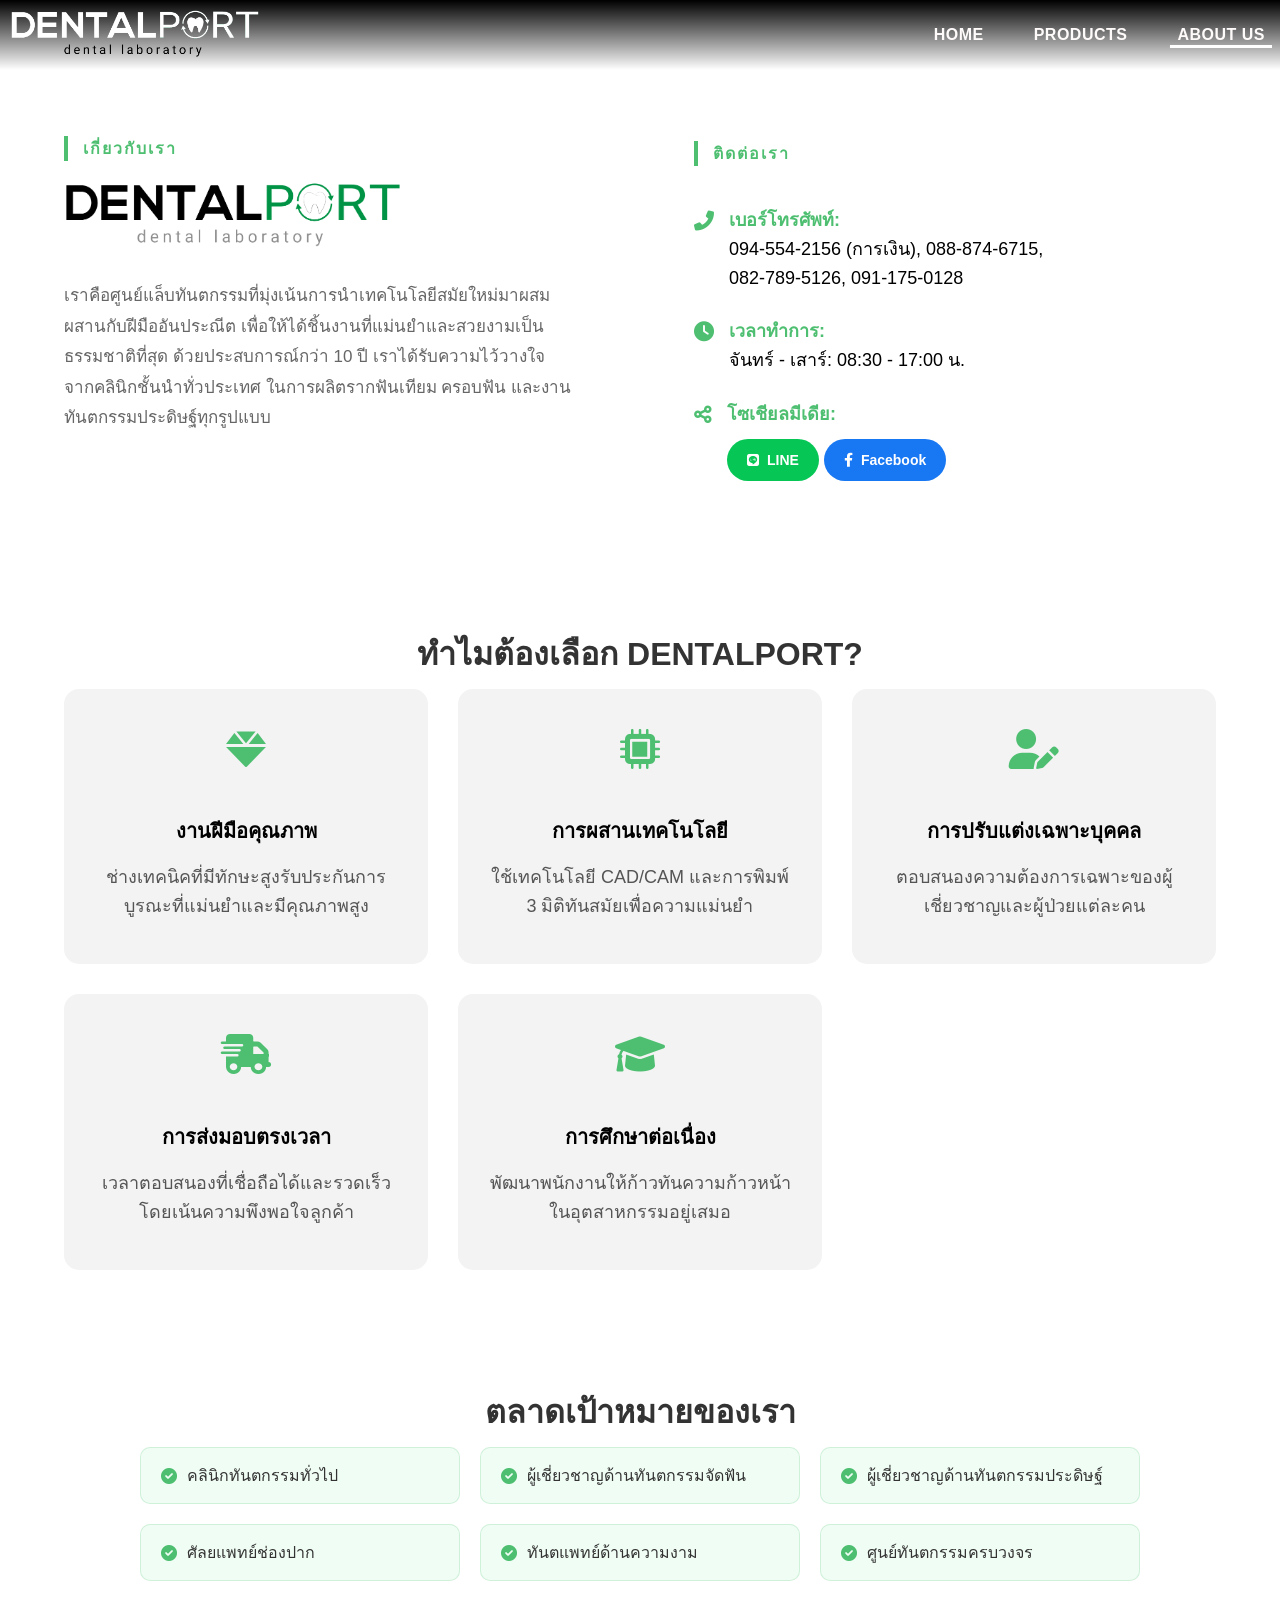
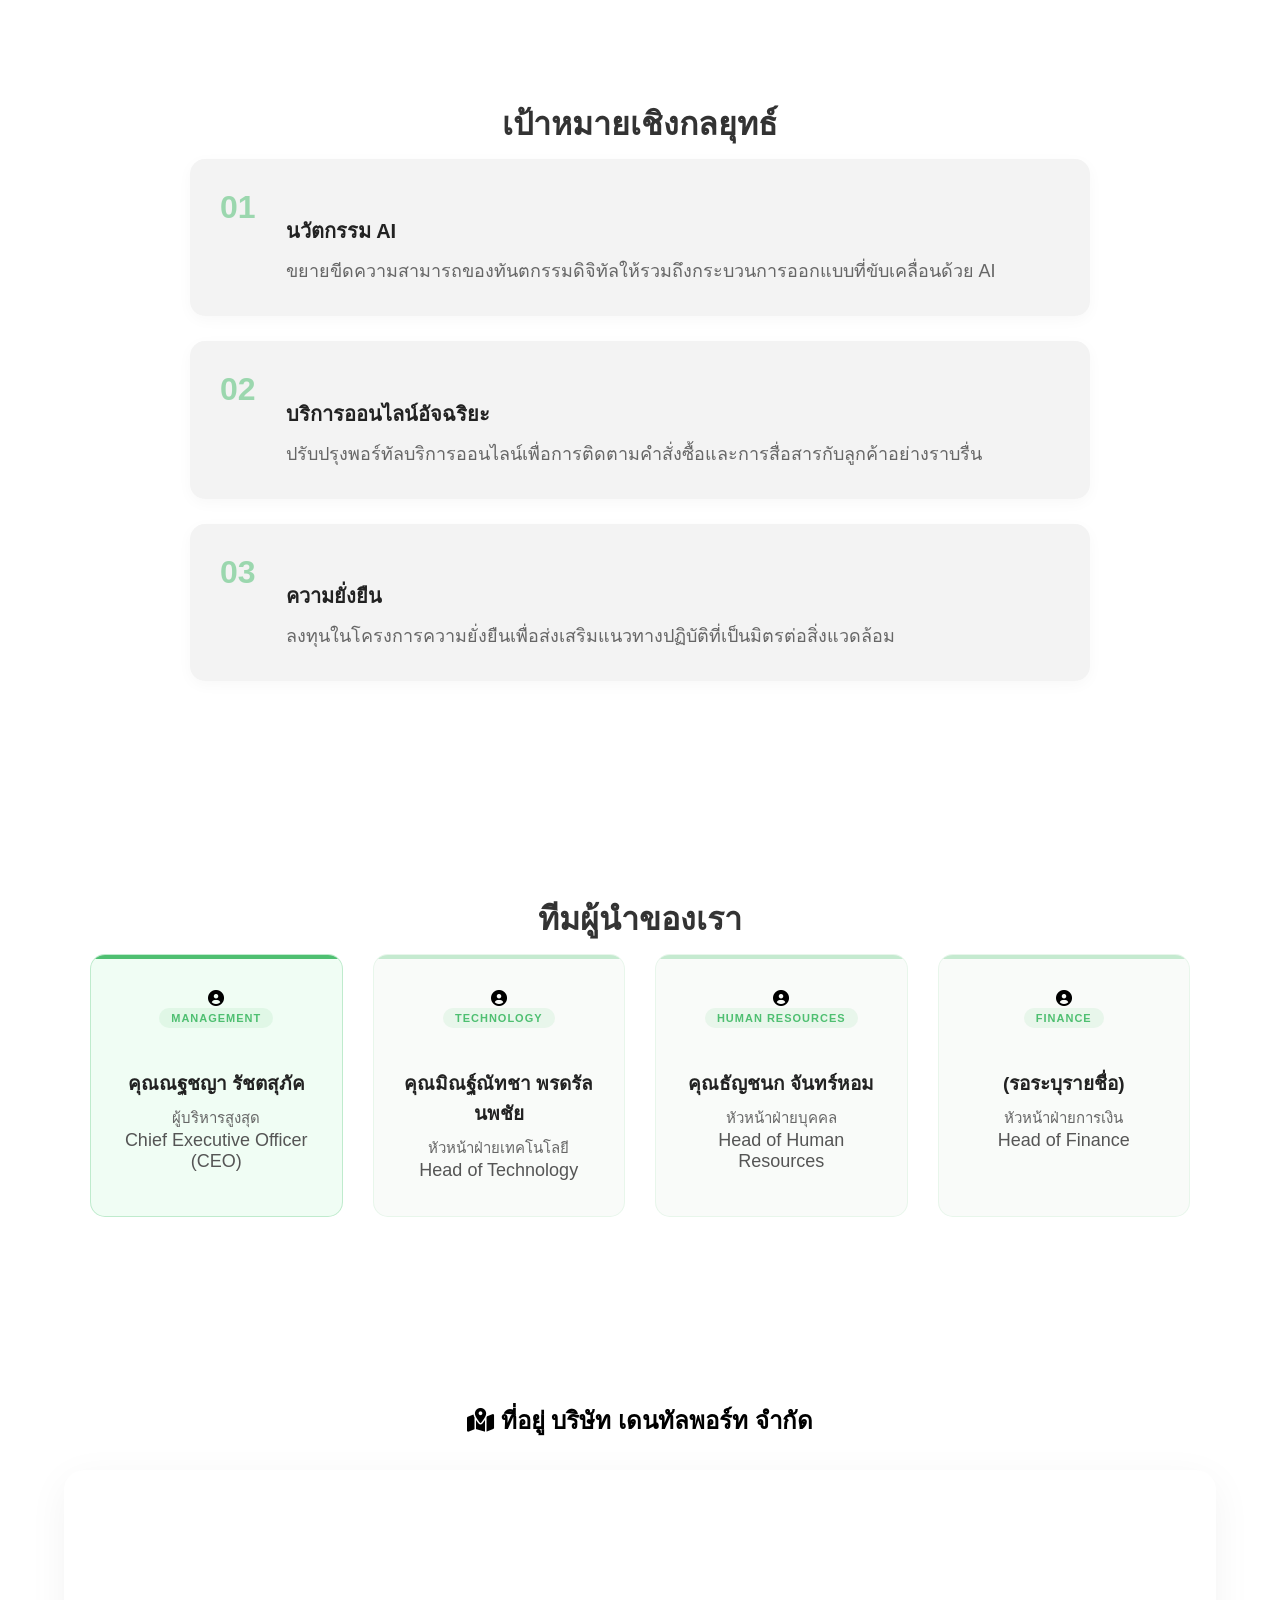
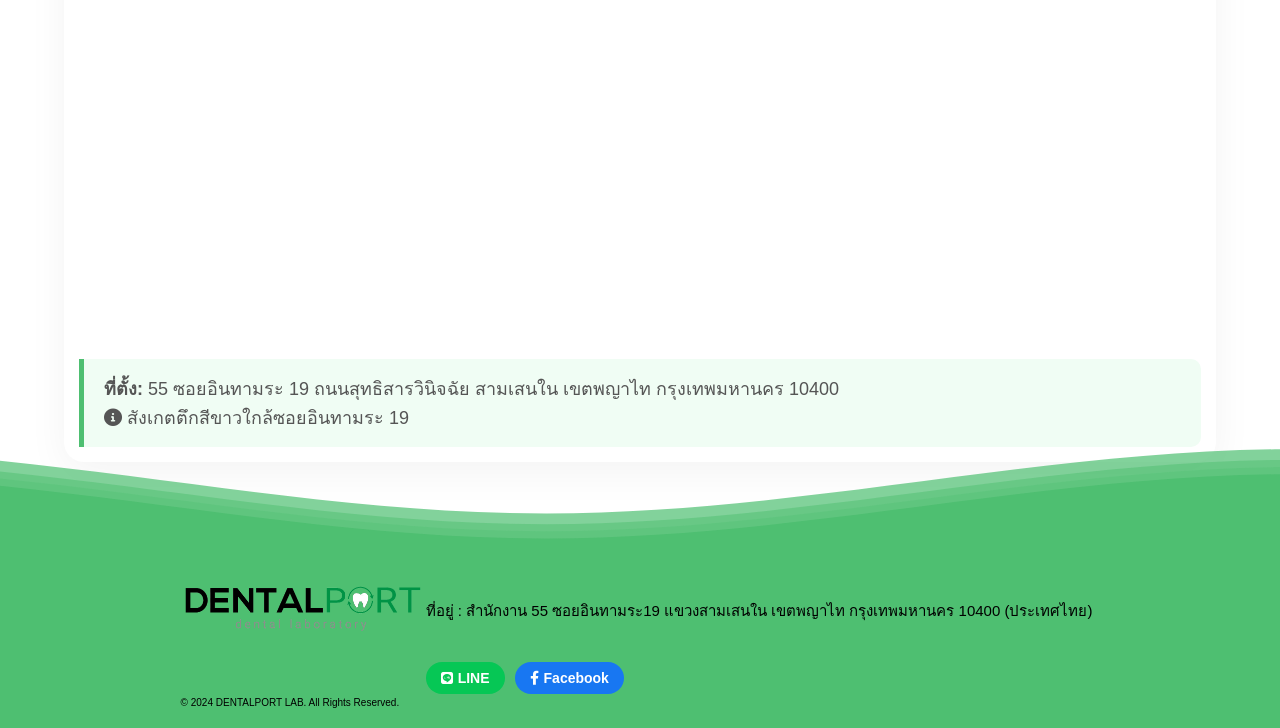
==== commit a597aaaf: "Update aboutus.html" ====
--- a/aboutus.html
+++ b/aboutus.html
@@ -16,7 +16,7 @@
         <main class="about-container">
             <div class="about-left">
                 <h3 class="section-title">เกี่ยวกับเรา</h3>
-                <img src="images/logo%20dentalport.png" alt="Logo" class="about-logo-main">
+                <img src="images/logodentalport.png" alt="Logo" class="about-logo-main">
                 <p class="about-description">
                     เราคือศูนย์แล็บทันตกรรมที่มุ่งเน้นการนำเทคโนโลยีสมัยใหม่มาผสมผสานกับฝีมืออันประณีต 
                     เพื่อให้ได้ชิ้นงานที่แม่นยำและสวยงามเป็นธรรมชาติที่สุด 
@@ -218,4 +218,4 @@
     <div id="footer-placeholder"></div>
     <script src="script.js"></script>
 </body>
-</html>+</html>
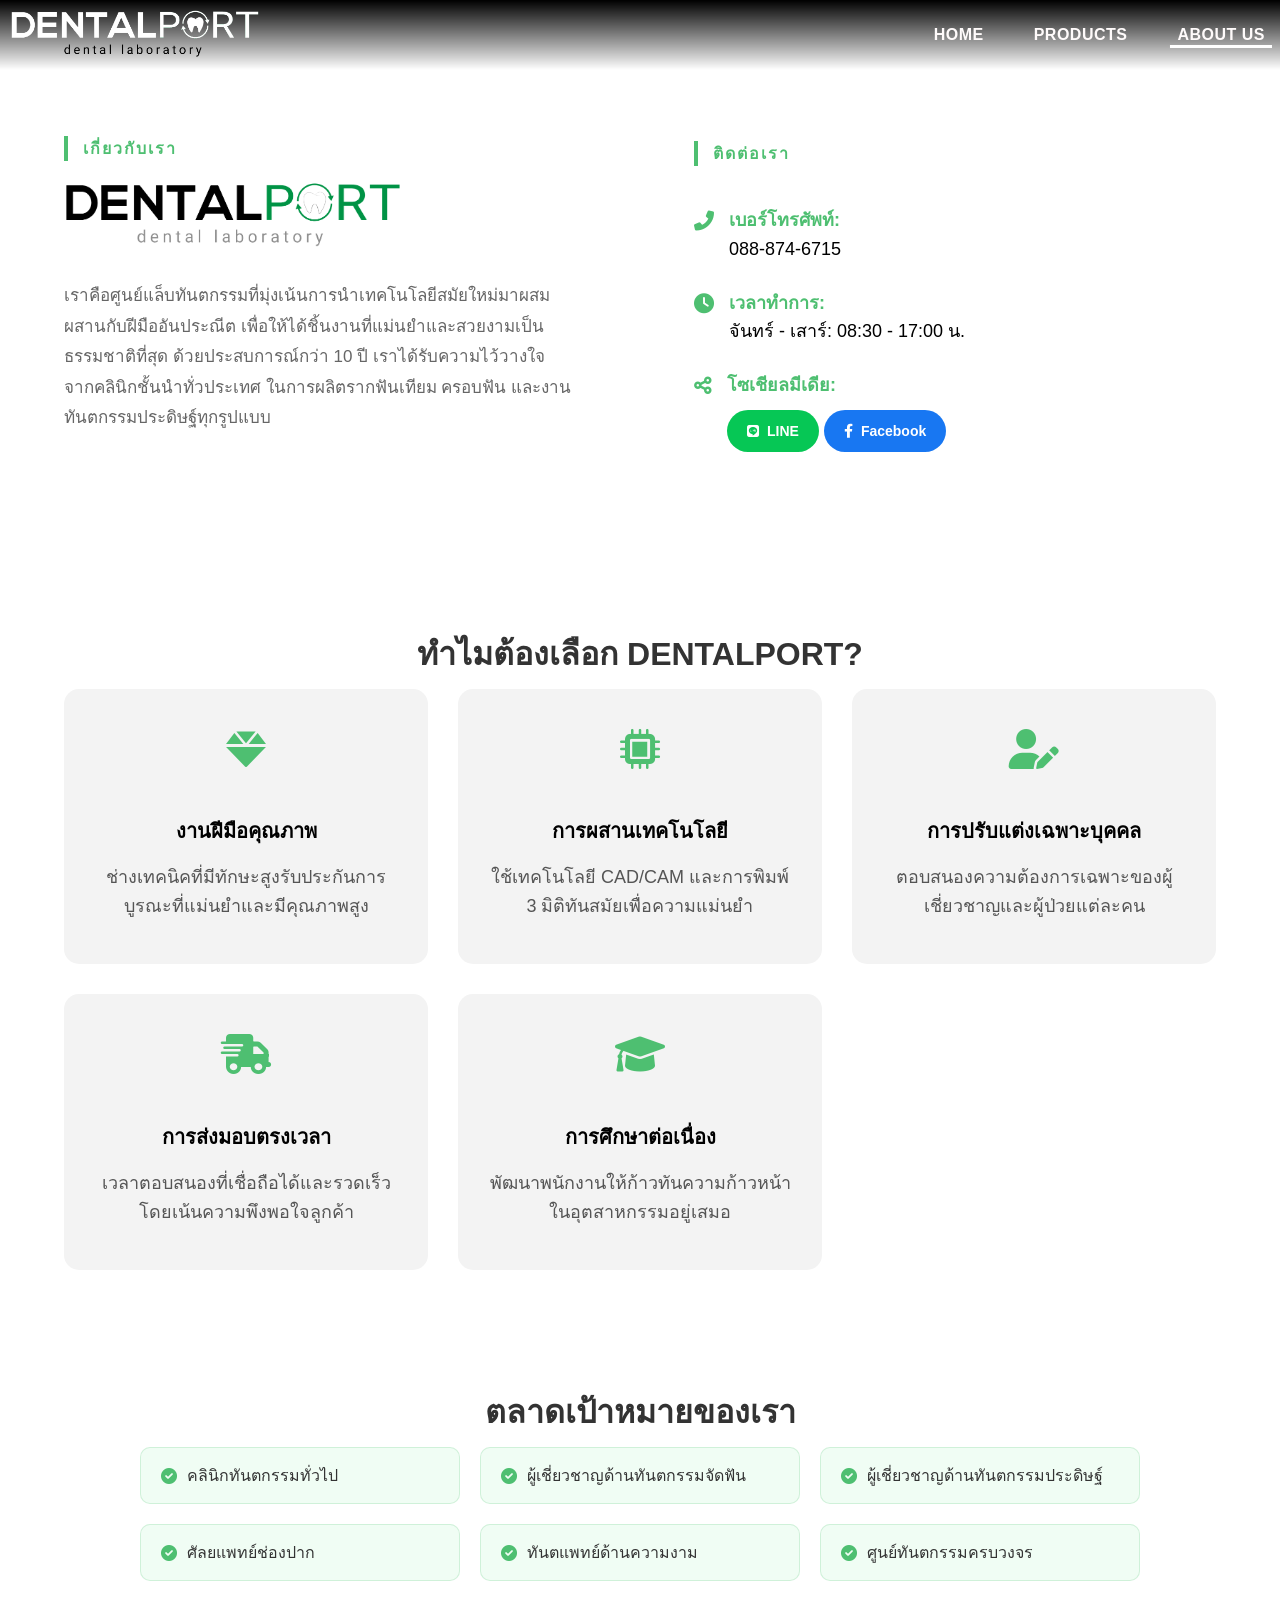
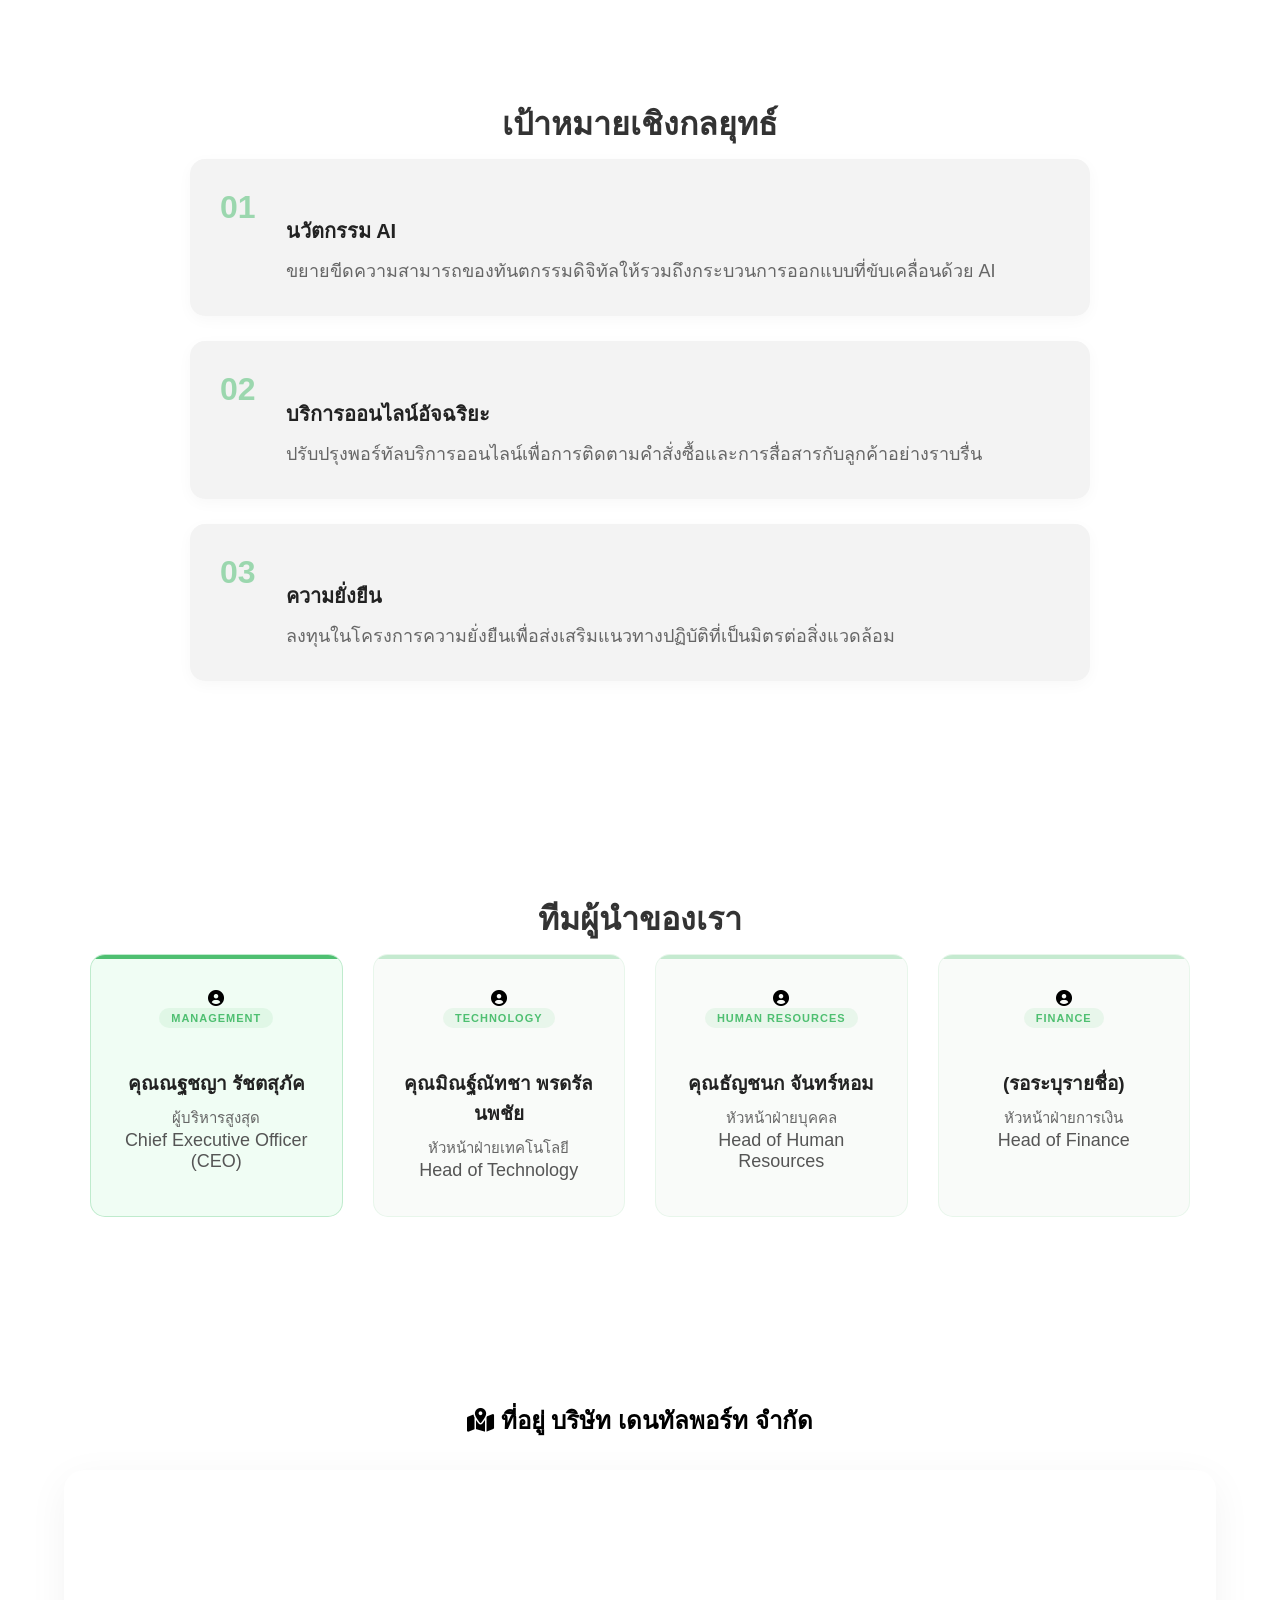
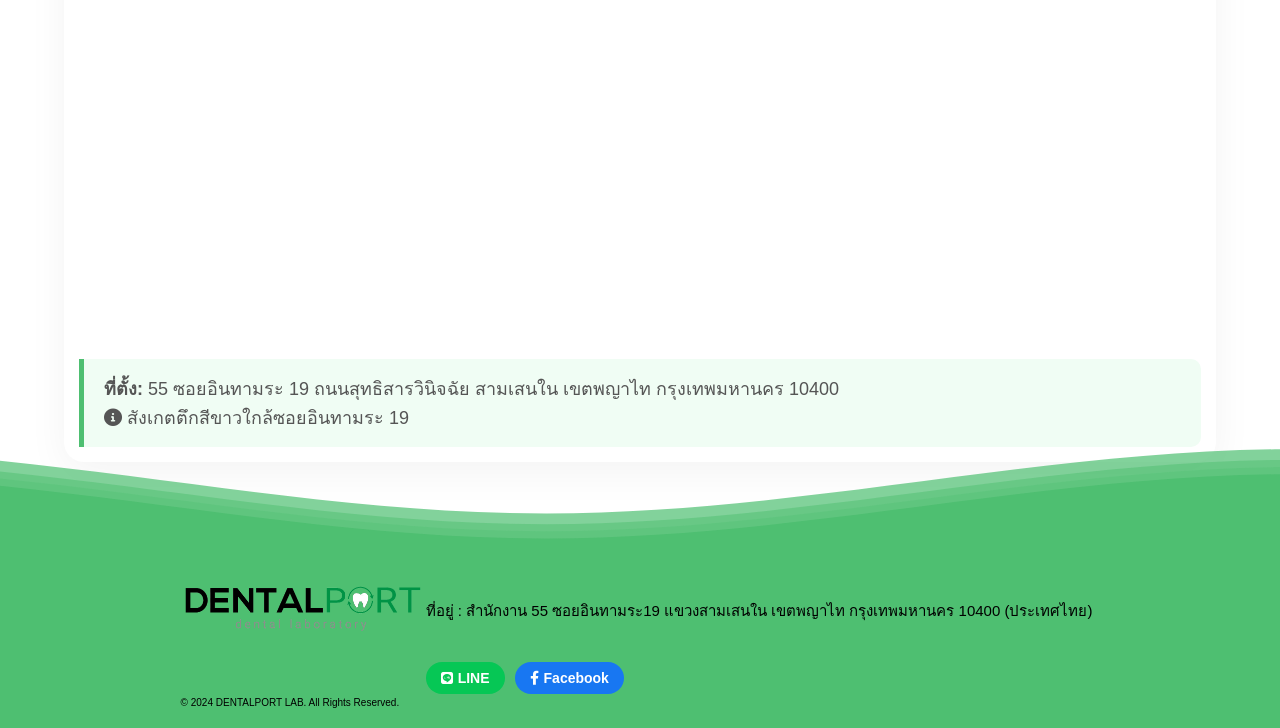
==== commit a2ec0186: "Update aboutus.html" ====
--- a/aboutus.html
+++ b/aboutus.html
@@ -4,8 +4,9 @@
     <meta charset="UTF-8">
     <meta name="viewport" content="width=device-width, initial-scale=1.0">
     <title>ABOUT US - DENTALPORT</title>
-    <link rel="icon" type="image/png" href="images/logoS.png">
-    <link rel="stylesheet" href="styles.css">
+    
+    <link rel="icon" type="image/png" href="images/logoS.png?v=2">
+    <link rel="apple-touch-icon" href="images/logoS.png"> <link rel="stylesheet" href="styles.css">
     <link rel="stylesheet" href="https://cdnjs.cloudflare.com/ajax/libs/font-awesome/6.0.0/css/all.min.css">
 </head>
 <body>
@@ -32,8 +33,7 @@
                         <i class="fas fa-phone-alt icon-green"></i>
                         <div>
                             <strong>เบอร์โทรศัพท์:</strong><br>
-                            094-554-2156 (การเงิน), 088-874-6715,<br>
-                            082-789-5126, 091-175-0128
+                            088-874-6715
                         </div>
                     </div>
                     <div class="contact-item">
